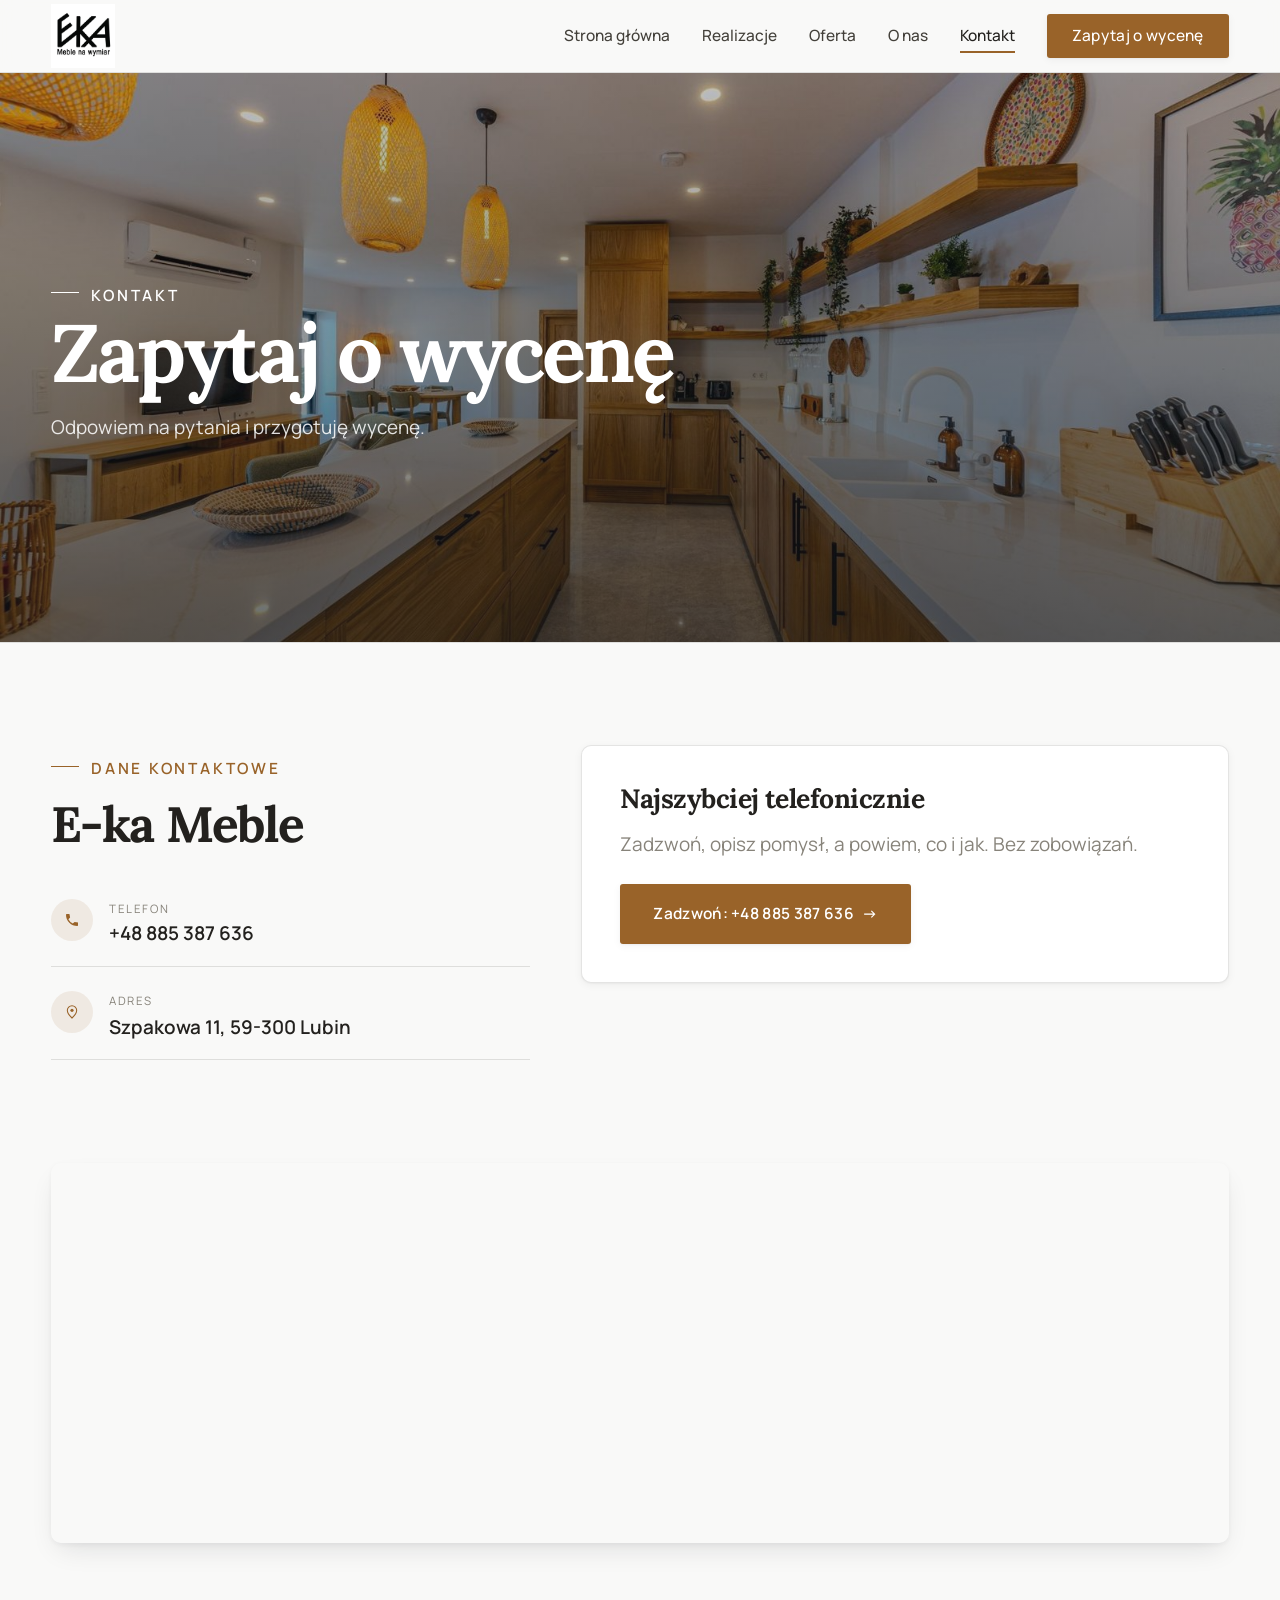
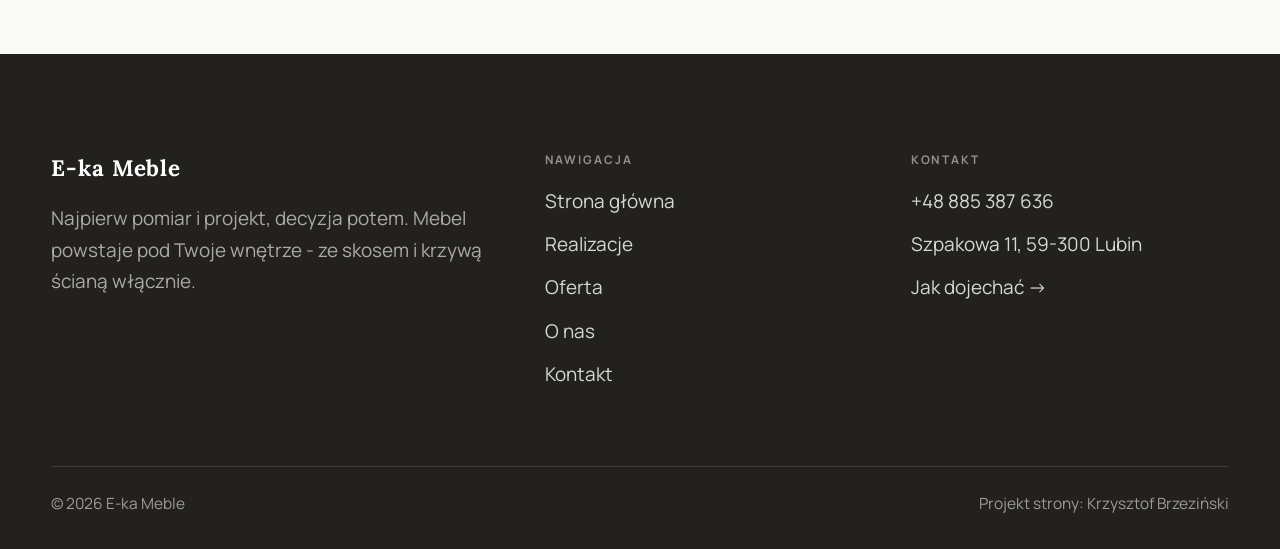
==== kontakt.html @ 78be62fe "Demo strony: E-ka Meble (Lubin) - meble kuchenne i na wymiar" ====
<!DOCTYPE html>
<html lang="pl">
<head>
<meta charset="UTF-8">
<meta name="viewport" content="width=device-width, initial-scale=1.0">
<title>Kontakt - E-ka Meble</title>
<meta name="description" content="Kontakt E-ka Meble - Szpakowa 11, 59-300 Lubin">
<link rel="preconnect" href="https://fonts.googleapis.com">
<link rel="preconnect" href="https://fonts.gstatic.com" crossorigin>
<link href="https://fonts.googleapis.com/css2?family=Lora:wght@500;600;700&family=Manrope:wght@400;500;600&display=swap" rel="stylesheet">
<link rel="stylesheet" href="assets/styles.css">
</head>
<body>

<header class="nav">
  <div class="wrap nav-inner">
    <a class="brand brand-has-logo" href="index.html"><img class="brand-logo" src="img/logo.jpg" alt="E-ka Meble"></a>
    <nav class="nav-links">
      <a href="index.html">Strona główna</a>
      <a href="realizacje.html">Realizacje</a>
      <a href="oferta.html">Oferta</a>
      <a href="o-nas.html">O nas</a>
      <a href="kontakt.html" class="active">Kontakt</a>
      <a href="kontakt.html" class="btn btn-accent">Zapytaj o wycenę</a>
    </nav>
    <button class="nav-toggle" aria-label="Menu"><span></span><span></span><span></span></button>
  </div>
</header>

<section class="pagehead">
  <img src="img/g8.jpg" alt="Kuchnia na wymiar - realizacja E-ka Meble">
  <div class="wrap">
    <span class="eyebrow">Kontakt</span>
    <h1>Zapytaj o wycenę</h1>
    <p>Odpowiem na pytania i przygotuję wycenę.</p>
  </div>
</section>
<section>
  <div class="wrap contact-grid">
    <div class="reveal">
      <span class="eyebrow">Dane kontaktowe</span>
      <h2 style="margin:var(--space-4) 0 var(--space-6)">E-ka Meble</h2>
      <div class="info-list">
        <div class="info-row"><div class="ic"><svg class="ico-tel" width="16" height="16" viewBox="0 0 24 24" fill="none" aria-hidden="true"><path d="M6.6 10.8a15.5 15.5 0 0 0 6.6 6.6l2.2-2.2a1 1 0 0 1 1-.24 11.4 11.4 0 0 0 3.6.58 1 1 0 0 1 1 1V20a1 1 0 0 1-1 1A17 17 0 0 1 3 4a1 1 0 0 1 1-1h3.5a1 1 0 0 1 1 1c0 1.25.2 2.46.58 3.6a1 1 0 0 1-.25 1l-2.23 2.2Z" fill="currentColor"/></svg></div><div><div class="lbl">Telefon</div><a class="val" href="tel:+48885387636">+48 885 387 636</a></div></div>
        <div class="info-row"><div class="ic"><svg class="ico-pin" width="16" height="16" viewBox="0 0 24 24" fill="none" aria-hidden="true"><path d="M12 21s7-6.1 7-11.5A7 7 0 0 0 5 9.5C5 14.9 12 21 12 21Z" stroke="currentColor" stroke-width="1.6" fill="none"/><circle cx="12" cy="9.5" r="2.4" fill="currentColor"/></svg></div><div><div class="lbl">Adres</div><div class="val">Szpakowa 11, 59-300 Lubin</div></div></div>
      </div>
    </div>
    <div class="reveal">
      <div class="form">
        <h3 style="margin-bottom:var(--space-4)">Najszybciej telefonicznie</h3>
        <p class="muted" style="margin-bottom:var(--space-5)">Zadzwoń, opisz pomysł, a powiem, co i jak. Bez zobowiązań.</p>
        <a href="tel:+48885387636" class="btn btn-accent" style="justify-content:center">Zadzwoń: +48 885 387 636 <span class="arr">→</span></a>
      </div>
    </div>
  </div>
</section>
<section style="padding-top:0">
  <div class="wrap reveal">
    <iframe class="map" title="E-ka Meble - Lubin" src="https://maps.google.com/maps?q=51.3836943%2C16.2134565&z=15&output=embed" loading="lazy" referrerpolicy="no-referrer-when-downgrade"></iframe>
  </div>
</section>

<footer>
  <div class="wrap">
    <div class="foot-grid">
      <div class="foot-brand">
        <div class="name">E-ka Meble</div>
        <p>Najpierw pomiar i projekt, decyzja potem. Mebel powstaje pod Twoje wnętrze - ze skosem i krzywą ścianą włącznie.</p>
      </div>
      <div class="foot-col">
        <h4>Nawigacja</h4>
        <a href="index.html">Strona główna</a>
        <a href="realizacje.html">Realizacje</a>
        <a href="oferta.html">Oferta</a>
        <a href="o-nas.html">O nas</a>
        <a href="kontakt.html">Kontakt</a>
      </div>
      <div class="foot-col">
        <h4>Kontakt</h4>
        <a href="tel:+48885387636">+48 885 387 636</a>
        <p>Szpakowa 11, 59-300 Lubin</p>
        <a href="https://www.google.com/maps?cid=15716034820335701212" target="_blank" rel="noopener">Jak dojechać →</a>
      </div>
    </div>
    <div class="foot-bot">
      <span>© 2026 E-ka Meble</span>
      <span>Projekt strony: Krzysztof Brzeziński</span>
    </div>
  </div>
</footer>


<script src="assets/main.js"></script>
</body>
</html>
---- assets/styles.css ----
/* ============================================================
   STOLBASZ — premium, architektoniczny B2B fit-out
   Jasna paleta, zero brązu. System wg premium-web-craft.
   Projekt strony: Krzysztof Brzeziński
   ============================================================ */

:root{
  /* PALETA — jasna, architektoniczna, chłodna */
  --paper:#F3F1EC;          /* główne tło */
  --paper-2:#E6E3DB;        /* sekcje alternatywne (chłodny jasny szary) */
  --paper-3:#E6E3DB;        /* delikatne wypełnienia */
  --ink:#23211E;            /* tekst główny — chłodny grafit */
  --ink-soft:#43403A;       /* nagłówki drugorzędne */
  --muted:#87837A;          /* tekst poboczny */
  --line:rgba(35,33,30,.12);/* hairline */
  --accent:#8A6B3C;         /* stonowany petrol-slate — jedyny akcent */
  --accent-d:#6E5430;
  --accent-soft:rgba(138,107,60,.10);
  --dark:#23211E;           /* sekcje ciemne (stopka/CTA) */

  /* ODSTĘPY — skala 4/8 */
  --space-1:4px; --space-2:8px; --space-3:12px; --space-4:16px; --space-5:24px;
  --space-6:32px; --space-7:48px; --space-8:64px; --space-9:96px; --space-10:128px;

  /* TYPOGRAFIA — fluid clamp() (skala podbita 16.07.2026: większe, czytelniejsze litery — uwaga Adama) */
  --text-sm:clamp(.9rem,.87rem + .12vw,1rem);
  --text-base:clamp(1.08rem,1.04rem + .18vw,1.2rem);
  --text-lg:clamp(1.24rem,1.15rem + .34vw,1.44rem);
  --text-h3:clamp(1.34rem,1.22rem + .55vw,1.66rem);
  --text-h2:clamp(2.1rem,1.66rem + 2.1vw,3.1rem);
  --text-h1:clamp(2.9rem,2.1rem + 4vw,5.1rem);

  /* PROMIENIE — architektoniczne, raczej ostre */
  --r-sm:3px; --r-md:6px; --r-lg:10px;

  /* RUCH */
  --ease:cubic-bezier(.25,.46,.45,.94); --dur:.24s;

  /* CIENIE — miękkie, warstwowe */
  --sh-sm:0 1px 2px rgba(16,24,32,.04), 0 2px 8px rgba(16,24,32,.05);
  --sh-md:0 2px 6px rgba(16,24,32,.05), 0 12px 28px -8px rgba(16,24,32,.12);
  --sh-lg:0 6px 14px rgba(16,24,32,.07), 0 26px 56px -18px rgba(16,24,32,.22);

  --hairline:1px solid var(--line);

  --font-display:'Lora',serif;
  --font-body:'Manrope',sans-serif;
}

*{box-sizing:border-box;margin:0;padding:0}
html{scroll-behavior:smooth}
body{
  font-family:var(--font-body);
  font-size:var(--text-base);
  line-height:1.65;
  color:var(--ink);
  background:var(--paper);
  -webkit-font-smoothing:antialiased;
  text-rendering:optimizeLegibility;
}
img{max-width:100%;display:block}
a{color:inherit;text-decoration:none}

.wrap{width:min(92%,1180px);margin-inline:auto}
section{padding-block:clamp(52px,6.5vw,96px)}

h1,h2,h3{font-family:var(--font-display);font-weight:700;line-height:1.08;letter-spacing:-.02em;color:var(--ink)}
h1{font-size:var(--text-h1);letter-spacing:-.035em}
h2{font-size:var(--text-h2);letter-spacing:-.025em}
h3{font-size:var(--text-h3)}
p{max-width:65ch}

.eyebrow{
  font-family:var(--font-body);
  font-size:var(--text-sm);
  font-weight:600;
  letter-spacing:.18em;
  text-transform:uppercase;
  color:var(--accent);
  display:inline-flex;align-items:center;gap:var(--space-3);
}
/* flex:none + margin-top = kreska trzyma się PIERWSZEJ linii. Wcześniej align-items:center
   centrowało ją względem całego bloku i przy zawinięciu (długi kicker typu
   „…WNĘTRZ · LESZNO · OD 2019") druga linia lądowała z brzydkim wcięciem. */
.eyebrow{align-items:flex-start}
.eyebrow>*,.eyebrow{text-wrap:balance}   /* dlugi kicker lamal sie na sierote typu samo „2019" w drugiej linii */
.eyebrow::before{content:"";width:28px;height:1px;background:var(--accent);display:inline-block;flex:none;margin-top:.62em}

.muted{color:var(--muted)}
.lead{font-size:var(--text-lg);line-height:1.55;color:var(--ink-soft);max-width:50ch}

/* ---------- BUTTONS ---------- */
.btn{
  display:inline-flex;align-items:center;gap:var(--space-2);
  font-weight:600;font-size:var(--text-sm);letter-spacing:.02em;
  padding:var(--space-4) var(--space-6);
  border-radius:var(--r-sm);
  transition:transform var(--dur) var(--ease),box-shadow var(--dur) var(--ease),background var(--dur) var(--ease);
  cursor:pointer;border:1px solid transparent;
}
.btn-accent{background:var(--accent);color:#fff;box-shadow:var(--sh-sm)}
.btn-accent:hover{background:var(--accent-d);transform:translateY(-2px);box-shadow:var(--sh-md)}
.btn-accent:active{transform:translateY(0);box-shadow:var(--sh-sm)}
.btn-ghost{background:transparent;color:var(--ink);border-color:var(--line)}
.btn-ghost:hover{border-color:var(--accent);color:var(--accent);transform:translateY(-2px)}
.btn-light{background:#fff;color:var(--ink);box-shadow:var(--sh-sm)}
.btn-light:hover{transform:translateY(-2px);box-shadow:var(--sh-md)}
.btn .arr{transition:transform var(--dur) var(--ease)}
.btn:hover .arr{transform:translateX(4px)}

/* ---------- NAV ---------- */
.nav{
  position:sticky;top:0;z-index:50;
  background:color-mix(in srgb,var(--paper) 88%,transparent);
  backdrop-filter:saturate(140%) blur(10px);
  border-bottom:var(--hairline);
}
.nav-inner{display:flex;align-items:center;justify-content:space-between;height:72px}
.brand{display:flex;flex-direction:column;line-height:1}
.brand .name{font-family:var(--font-display);font-weight:800;font-size:1.35rem;letter-spacing:.04em}
.brand .sub{font-size:.62rem;letter-spacing:.34em;text-transform:uppercase;color:var(--muted);margin-top:5px}
.nav-links{display:flex;align-items:center;gap:var(--space-6)}
.nav-links a{font-size:var(--text-sm);font-weight:500;color:var(--ink-soft);position:relative;padding-block:4px;transition:color var(--dur) var(--ease)}
.nav-links a::after{content:"";position:absolute;left:0;bottom:0;width:0;height:1.5px;background:var(--accent);transition:width var(--dur) var(--ease)}
.nav-links a:hover,.nav-links a.active{color:var(--ink)}
.nav-links a:hover::after,.nav-links a.active::after{width:100%}
.nav-links .btn{padding:var(--space-2) var(--space-5)}
/* przyciski w nav: właściwy kolor (przebij .nav-links a) + bez podkreślenia */
.nav-links a.btn-accent{color:#fff}
.nav-links a.btn-ghost,.nav-links a.btn-light{color:var(--ink)}
.nav-links a.btn::after{display:none}
.nav-toggle{display:none;background:none;border:none;cursor:pointer;flex-direction:column;gap:5px;padding:8px}
.nav-toggle span{width:24px;height:2px;background:var(--ink);transition:var(--dur)}

/* ---------- HERO (split) ---------- */
.hero{position:relative;overflow:hidden;border-bottom:var(--hairline)}
.hero-grid{display:grid;grid-template-columns:1.05fr .95fr;gap:clamp(24px,4vw,60px);align-items:center;
  padding-block:clamp(36px,4.5vw,64px)}
.hero-copy .eyebrow{margin-bottom:var(--space-5)}
.hero-copy h1{margin-bottom:var(--space-5)}
.hero-copy .lead{margin-bottom:var(--space-7)}
.hero-actions{display:flex;flex-wrap:wrap;gap:var(--space-4)}
.hero-art{position:relative;aspect-ratio:4/3;border-radius:var(--r-lg);overflow:hidden;box-shadow:var(--sh-lg)}
.hero-art img{width:100%;height:100%;object-fit:cover}
.hero-art::after{content:"";position:absolute;inset:0;background:linear-gradient(180deg,transparent 55%,rgba(18,24,28,.28))}
.hero-badge{position:absolute;left:var(--space-5);bottom:var(--space-5);z-index:2;
  background:rgba(252,252,251,.94);backdrop-filter:blur(4px);
  border-radius:var(--r-md);padding:var(--space-4) var(--space-5);box-shadow:var(--sh-md);max-width:78%}
.hero-badge strong{display:block;font-family:var(--font-display);font-size:1rem;letter-spacing:-.01em}
.hero-badge span{font-size:var(--text-sm);color:var(--muted)}

/* ---------- HERO duży / kinowy (strona główna) ---------- */
.hero-cine{position:relative;min-height:clamp(560px,82vh,840px);min-height:clamp(560px,82svh,840px);display:flex;align-items:center;overflow:hidden;border-bottom:var(--hairline)}
.hero-cine>img{position:absolute;inset:0;width:100%;height:100%;object-fit:cover;z-index:0}
.hero-cine::after{content:"";position:absolute;inset:0;z-index:1;
  background:linear-gradient(95deg,rgba(13,18,23,.86) 0%,rgba(13,18,23,.64) 32%,rgba(13,18,23,.24) 62%,rgba(13,18,23,.04) 100%)}
.hero-cine .wrap{position:relative;z-index:2;padding-block:var(--space-8)}
.hero-cine .hero-copy{max-width:660px}
.hero-cine .eyebrow{color:#fff;margin-bottom:var(--space-5)}
.hero-cine .eyebrow::before{background:#fff}
.hero-cine h1{color:#fff;margin-bottom:var(--space-5);font-size:clamp(2.9rem,2rem + 4.4vw,5.2rem);text-wrap:balance}
.hero-cine .lead{color:rgba(255,255,255,.92);max-width:48ch;margin-bottom:var(--space-7)}
.hero-cine .hero-actions{display:flex;flex-wrap:wrap;gap:var(--space-4)}
/* NISKIE OKNO (laptop z dokiem i paskami przeglądarki ma ~700-780 px wysokości widoku):
   H1 do 5.2rem + długi lead nie mieściły się i przyciski wypadały POD krawędź ekranu -
   klient widział stronę bez ani jednego CTA. Skalujemy w dół, zamiast przycinać treść. */
@media(min-width:821px) and (max-height:820px){
  .hero-cine{min-height:clamp(520px,94svh,780px)}
  .hero-cine .wrap{padding-block:var(--space-6)}
  .hero-cine h1{font-size:clamp(2.2rem,1.5rem + 2.6vw,3.6rem);margin-bottom:var(--space-4)}
  .hero-cine .eyebrow{margin-bottom:var(--space-4)}
  .hero-cine .lead{margin-bottom:var(--space-5);max-width:44ch}
}
@media(max-width:680px){
  .hero-cine{min-height:clamp(520px,76vh,640px);min-height:clamp(520px,76svh,640px);align-items:flex-end}
  .hero-cine::after{background:linear-gradient(0deg,rgba(13,18,23,.9) 6%,rgba(13,18,23,.45) 55%,rgba(13,18,23,.25) 100%)}
  .hero-cine .wrap{padding-bottom:var(--space-9)}
  /* TELEFON (~90% oglądających): lead potrafił zająć 8 linii i zepchnąć CTA poza pierwszy ekran.
     Zwężamy interlinię i skalę - treści nie ucinamy, bo to ona sprzedaje. */
  .hero-cine .lead{font-size:.98rem;line-height:1.5;margin-bottom:var(--space-5)}
  .hero-cine .eyebrow{font-size:.72rem;letter-spacing:.13em;margin-bottom:var(--space-4)}
  .hero-cine .eyebrow::before{width:20px}
  .hero-cine h1{margin-bottom:var(--space-4)}
}

/* full-bleed hero variant (podstrony) */
.pagehead{position:relative;min-height:46vh;min-height:46svh;display:flex;align-items:flex-end;overflow:hidden;border-bottom:var(--hairline)}
.pagehead img{position:absolute;inset:0;width:100%;height:100%;object-fit:cover}
.pagehead::after{content:"";position:absolute;inset:0;background:linear-gradient(180deg,rgba(18,24,28,.25),rgba(18,24,28,.62))}
.pagehead .wrap{position:relative;z-index:2;padding-block:var(--space-9);color:#fff}
.pagehead h1{color:#fff;max-width:18ch}
.pagehead .eyebrow{color:#fff}
.pagehead .eyebrow::before{background:#fff}
.pagehead p{color:rgba(255,255,255,.86);margin-top:var(--space-4);max-width:54ch}

/* ---------- STRIP (pasek skrótów / liczby) ---------- */
.strip{background:var(--dark);color:#fff}
.strip .wrap{display:grid;grid-template-columns:repeat(4,1fr);gap:var(--space-6);padding-block:var(--space-8)}
.strip .item .k{font-family:var(--font-display);font-size:clamp(1.6rem,1.2rem + 1.4vw,2.4rem);font-weight:800;letter-spacing:-.02em;color:#fff}
.strip .item .v{font-size:var(--text-sm);color:rgba(255,255,255,.66);margin-top:var(--space-2);line-height:1.45}
.strip .item{border-left:2px solid var(--accent);padding-left:var(--space-5)}

/* ---------- SECTION HEAD ---------- */
.head{max-width:48rem;margin-bottom:var(--space-8)}
.head.center{margin-inline:auto;text-align:center}
.head .eyebrow{margin-bottom:var(--space-4)}
.head h2{margin-bottom:var(--space-4)}
.head p{color:var(--muted);font-size:var(--text-lg);line-height:1.55}
.head.center p{margin-inline:auto}

/* ---------- INTRO SPLIT ---------- */
.split{display:grid;grid-template-columns:.92fr 1.08fr;gap:clamp(28px,5vw,80px);align-items:center}
.split.rev{grid-template-columns:1.08fr .92fr}
.split.rev .split-art{order:-1}
.split-art{position:relative;aspect-ratio:5/4;border-radius:var(--r-lg);overflow:hidden;box-shadow:var(--sh-lg)}
.split-art img{width:100%;height:100%;object-fit:cover}
.split-copy h2{margin-bottom:var(--space-5)}
.split-copy p+p{margin-top:var(--space-4)}
.split-copy .btn{margin-top:var(--space-6)}

/* ---------- SERVICES (zakres) ---------- */
.svc-grid{display:grid;grid-template-columns:repeat(auto-fit,minmax(280px,1fr));gap:var(--space-5)}
.svc{background:#fff;border:var(--hairline);border-radius:var(--r-md);padding:var(--space-7) var(--space-6);
  transition:transform var(--dur) var(--ease),box-shadow var(--dur) var(--ease),border-color var(--dur) var(--ease);
  position:relative;overflow:hidden}
.svc::before{content:"";position:absolute;left:0;top:0;width:3px;height:0;background:var(--accent);transition:height var(--dur) var(--ease)}
.svc:hover{transform:translateY(-4px);box-shadow:var(--sh-md);border-color:transparent}
.svc:hover::before{height:100%}
.svc .ic{font-family:var(--font-display);font-size:.8rem;font-weight:700;letter-spacing:.12em;color:var(--accent);margin-bottom:var(--space-4)}
.svc h3{margin-bottom:var(--space-3);font-size:1.22rem}
.svc p{color:var(--muted);font-size:var(--text-base);line-height:1.6}

/* big detailed service rows */
.svc-row{display:grid;grid-template-columns:.8fr 1.2fr;gap:clamp(20px,4vw,60px);align-items:center;padding-block:var(--space-8)}
.svc-row+.svc-row{border-top:var(--hairline)}
.svc-row.rev{grid-template-columns:1.2fr .8fr}
/* Naprzemienny układ wierszy oferty: co drugi wiersz ma zdjęcie po PRAWEJ.
   Było `order:-1` — martwy kod, bo zdjęcie i tak jest pierwszym dzieckiem w HTML,
   więc wszystkie wiersze wyglądały identycznie (zdjęcie zawsze z lewej), a `rev`
   zmieniało tylko szerokość kolumn. Znalezione 29.07.2026 przy różnicowaniu kierunków
   animacji (pomiar pozycji: art.mid 390/502 przy row.mid 756 — zawsze lewa strona). */
.svc-row.rev .svc-row-art{order:2}
.svc-row-art{aspect-ratio:4/3;border-radius:var(--r-md);overflow:hidden;box-shadow:var(--sh-md)}
.svc-row-art img{width:100%;height:100%;object-fit:cover}
.svc-row h3{font-size:1.5rem;margin-bottom:var(--space-4)}
.svc-row .num{font-family:var(--font-display);font-size:.85rem;font-weight:700;letter-spacing:.14em;color:var(--accent);display:block;margin-bottom:var(--space-3)}
.svc-row ul{list-style:none;margin-top:var(--space-4);display:flex;flex-direction:column;gap:var(--space-2)}
.svc-row li{position:relative;padding-left:var(--space-5);color:var(--muted);font-size:var(--text-base)}
.svc-row li::before{content:"";position:absolute;left:0;top:.62em;width:8px;height:1px;background:var(--accent)}

/* ---------- GALLERY (realizacje) ---------- */
.gallery{display:grid;grid-template-columns:repeat(12,1fr);gap:var(--space-4);grid-auto-rows:200px}
/* GALERIA MASONRY — pionowe zdjęcia (portrety beauty/wellness) bez przycinania: kolumny, height auto */
.gallery-masonry{column-count:3;column-gap:var(--space-4)}
@media(max-width:900px){.gallery-masonry{column-count:2}}
@media(max-width:560px){.gallery-masonry{column-count:1}}
.gallery-masonry .m-tile{break-inside:avoid;margin:0 0 var(--space-4);padding:0;position:relative;overflow:hidden;border-radius:var(--r-md);border:1px solid var(--line)}
.gallery-masonry .m-tile img{width:100%;height:auto;display:block}
.gallery-masonry .m-tile .cap{position:absolute;left:0;right:0;bottom:0;padding:var(--space-4);color:#fff;background:linear-gradient(0deg,rgba(0,0,0,.55),transparent);font-size:var(--text-sm)}
.gallery-masonry .m-tile .cap small{display:block;font-weight:400;opacity:.78;letter-spacing:.04em;text-transform:uppercase;font-size:.66rem;margin-top:3px}
.tile{position:relative;overflow:hidden;border-radius:var(--r-md);box-shadow:var(--sh-sm);
  transition:transform var(--dur) var(--ease),box-shadow var(--dur) var(--ease)}
.tile img{width:100%;height:100%;object-fit:cover;transition:transform .6s var(--ease)}
.tile:hover{box-shadow:var(--sh-md)}
.tile:hover img{transform:scale(1.05)}
.tile .cap{position:absolute;left:0;right:0;bottom:0;padding:var(--space-5) var(--space-4) var(--space-4);
  background:linear-gradient(transparent,rgba(18,24,28,.78));color:#fff;
  font-size:var(--text-sm);font-weight:600;letter-spacing:.01em;
  opacity:0;transform:translateY(8px);transition:var(--dur) var(--ease)}
.tile:hover .cap{opacity:1;transform:translateY(0)}
.tile .cap small{display:block;font-weight:400;opacity:.78;letter-spacing:.04em;text-transform:uppercase;font-size:.66rem;margin-top:3px}
/* bento spans */
.t-wide{grid-column:span 6}
.t-tall{grid-column:span 6;grid-row:span 2}
.t-std{grid-column:span 6}
.t-third{grid-column:span 4}
.t-two3{grid-column:span 8}

/* ---------- TRUST / WIARYGODNOŚĆ ---------- */
.trust{background:var(--paper-2)}
.trust-grid{display:grid;grid-template-columns:repeat(auto-fit,minmax(240px,1fr));gap:var(--space-5);margin-top:var(--space-7)}
.trust-card{background:#fff;border-radius:var(--r-md);padding:var(--space-7) var(--space-6);box-shadow:var(--sh-sm);border-top:3px solid var(--accent)}
.trust-card .big{font-family:var(--font-display);font-size:clamp(1.8rem,1.3rem + 1.6vw,2.6rem);font-weight:800;letter-spacing:-.02em;color:var(--ink);line-height:1}
.trust-card h3{font-size:1.12rem;margin:var(--space-3) 0 var(--space-2)}
.trust-card p{color:var(--muted);font-size:var(--text-base);line-height:1.55}

/* ---------- CTA band ---------- */
.cta{background:var(--dark);color:#fff;position:relative;overflow:hidden}
.cta .wrap{display:grid;grid-template-columns:1.4fr .6fr;gap:var(--space-7);align-items:center;position:relative;z-index:2}
.cta h2{color:#fff;max-width:20ch}
.cta p{color:rgba(255,255,255,.74);margin-top:var(--space-4)}
.cta-actions{display:flex;flex-direction:column;gap:var(--space-3);align-items:flex-start}
.cta::before{content:"";position:absolute;right:-80px;top:-80px;width:360px;height:360px;border-radius:50%;
  background:radial-gradient(circle,var(--accent-soft),transparent 70%)}

/* ---------- CONTACT ---------- */
.contact-grid{display:grid;grid-template-columns:.85fr 1.15fr;gap:clamp(28px,4vw,56px);align-items:start}
.info-list{display:flex;flex-direction:column;gap:var(--space-2)}
.info-row{display:flex;gap:var(--space-4);align-items:flex-start;padding-block:var(--space-4);border-bottom:var(--hairline)}
.info-row .ic{flex:none;width:42px;height:42px;display:grid;place-items:center;border-radius:50%;
  background:var(--accent-soft);color:var(--accent);font-size:1.05rem}
.info-row .lbl{font-size:.72rem;letter-spacing:.14em;text-transform:uppercase;color:var(--muted)}
.info-row .val{font-weight:600;font-size:var(--text-base);margin-top:2px}
.info-row a.val:hover{color:var(--accent)}
.map{border:none;border-radius:var(--r-lg);box-shadow:var(--sh-md);width:100%;height:100%;min-height:380px;filter:grayscale(.2) contrast(1.02)}
.form{background:#fff;border:var(--hairline);border-radius:var(--r-lg);padding:clamp(24px,3vw,40px);box-shadow:var(--sh-sm)}
.form .fld{margin-bottom:var(--space-5)}
.form label{display:block;font-size:var(--text-sm);font-weight:600;margin-bottom:var(--space-2)}
.form input,.form textarea{width:100%;font-family:inherit;font-size:var(--text-base);color:var(--ink);
  padding:var(--space-4);border:var(--hairline);border-radius:var(--r-sm);background:var(--paper);transition:border-color var(--dur)}
.form input:focus,.form textarea:focus{outline:none;border-color:var(--accent);background:#fff}
.form textarea{resize:vertical;min-height:120px}
.form .note{font-size:var(--text-sm);color:var(--muted);margin-top:var(--space-3)}

/* ---------- FOOTER ---------- */
footer{background:var(--dark);color:#fff;padding-block:var(--space-9) var(--space-6)}
.foot-grid{display:grid;grid-template-columns:1.4fr 1fr 1fr;gap:var(--space-7);margin-bottom:var(--space-8)}
.foot-brand .name{font-family:var(--font-display);font-weight:800;font-size:1.4rem;letter-spacing:.04em}
.foot-brand p{color:rgba(255,255,255,.62);margin-top:var(--space-4);font-size:var(--text-base);max-width:38ch}
.foot-col h4{font-size:.74rem;letter-spacing:.16em;text-transform:uppercase;color:rgba(255,255,255,.5);margin-bottom:var(--space-4)}
.foot-col a,.foot-col p{display:block;color:rgba(255,255,255,.82);font-size:var(--text-base);margin-bottom:var(--space-3)}
.foot-col a:hover{color:#fff}
.foot-bot{border-top:1px solid rgba(255,255,255,.12);padding-top:var(--space-5);display:flex;justify-content:space-between;flex-wrap:wrap;gap:var(--space-3);
  font-size:var(--text-sm);color:rgba(255,255,255,.55)}
.foot-bot a:hover{color:#fff}

/* ---------- REVEAL ---------- */
.reveal{opacity:0;transform:translateY(22px);transition:opacity .6s var(--ease),transform .6s var(--ease)}
.reveal.in{opacity:1;transform:none}

/* ---------- RESPONSIVE ---------- */
@media(max-width:920px){
  .hero-grid,.split,.split.rev,.svc-row,.svc-row.rev,.cta .wrap,.contact-grid,.foot-grid{grid-template-columns:1fr}
  .split.rev .split-art,.svc-row.rev .svc-row-art{order:0}
  .hero-art{aspect-ratio:16/10;max-height:420px}
  .strip .wrap{grid-template-columns:repeat(2,1fr);gap:var(--space-7)}
  .gallery{grid-auto-rows:180px}
  .t-wide,.t-tall,.t-std,.t-third,.t-two3{grid-column:span 6}
  .t-tall{grid-row:span 1}
  .cta-actions{flex-direction:row;flex-wrap:wrap}
  .foot-grid{gap:var(--space-6)}
}
@media(max-width:680px){
  .nav-links{position:fixed;inset:72px 0 auto 0;background:var(--paper);flex-direction:column;align-items:stretch;
    gap:0;padding:var(--space-4) 6%;border-bottom:var(--hairline);box-shadow:var(--sh-md);
    transform:translateY(-120%);transition:transform var(--dur) var(--ease)}
  .nav-links.open{transform:translateY(0)}
  .nav-links a{padding-block:var(--space-4);border-bottom:var(--hairline)}
  .nav-links .btn{margin-top:var(--space-3);justify-content:center}
  .nav-toggle{display:flex}
  .strip .wrap{grid-template-columns:1fr}
  .gallery{grid-template-columns:repeat(6,1fr)}
  .foot-grid{grid-template-columns:1fr}
}
@media(prefers-reduced-motion:reduce){
  *{animation-duration:.01ms!important;transition:none!important}
  .reveal{opacity:1!important;transform:none!important}
  html{scroll-behavior:auto}
}

/* ============================================================
   PREMIUM LAYER — destylat deep-researchu branż (anty-AI, spokój).
   Zmienne STOLBASZ (--accent/--ink/--paper/--line/--dark). Ruch ledwo
   zauważalny, krzywa cubic-bezier(.16,.84,.44,1); prefers-reduced-motion
   pokryte blanketem wyżej. Karty hairline zamiast cieni = #1 sygnał „nie-AI".
   ============================================================ */

/* więcej oddechu między sekcjami (liderzy: 110-130px) */
section{padding-block:clamp(64px,8vw,128px)}

/* 1) Aksamitny reveal — dłuższa, miękka krzywa zamiast „skoku" */
.reveal{transition:opacity .9s cubic-bezier(.16,.84,.44,1),transform .9s cubic-bezier(.16,.84,.44,1);will-change:opacity,transform}
/* stagger TYLKO w galerii (tam pozycja = porządek dzieci) */
.gallery .reveal:nth-child(2){transition-delay:.07s}
.gallery .reveal:nth-child(3){transition-delay:.14s}
.gallery .reveal:nth-child(4){transition-delay:.21s}
.gallery .reveal:nth-child(5){transition-delay:.28s}
.gallery .reveal:nth-child(6){transition-delay:.35s}

/* 2) Hero STATYCZNY na .hero-cine — Ken Burns CAŁKIEM WYŁĄCZONY 26.06 (3. zgłoszenie Szymona).
   GENEZA: animowanie scale na <img> hero z teksturami (cegły/framugi) re-samplinguje obraz
   klatka po klatce → na części ekranów drobne drganie/shimmer = „heroshot się trzęsie".
   translateY usunięto wcześniej, scale-only + will-change/GPU NIE wystarczyły do GWARANCJI gładkości.
   Krzysztof zażądał pewności („make sure, że błąd się nie pojawi") > efekt. Zero animacji = 0% drgania.
   Delikatny zoom zostaje TYLKO w pełnoekranowych hero gastro/studio (hg-bg/hs-bg — tło, inny
   mechanizm, chwalone, nigdy nie zgłaszane). NIE wracać do KB na .hero-cine bez realnego testu
   na sprzęcie klienta — to ryzyko regresji „trzęsienia”. */
/* BEZPIECZNY "wow" na hero = jednorazowy FADE-IN (opacity), nie zoom.
   opacity nie dotyka bitmapy → gładkie na KAŻDYM zdjęciu/ekranie/GPU, zero ryzyka migotania.
   Geometryczny ruch (scale/translate) na .hero-cine jest ZAKAZANY (bramka pilnuje). */
@keyframes heroFade{from{opacity:0}to{opacity:1}}
.hero-cine>img{transform:none;animation:heroFade 1.1s ease-out both}

/* 3) Akcentowy hairline pod nagłówkiem sekcji, który „rysuje się" przy wejściu */
.head h2{position:relative;padding-bottom:18px}
.head h2::after{content:"";position:absolute;left:0;bottom:0;height:1px;width:0;background:var(--accent);transition:width 1s cubic-bezier(.16,.84,.44,1) .15s}
.head.center h2::after{left:50%;transform:translateX(-50%)}
.head.reveal.in h2::after,.head.center.reveal.in h2::after{width:54px}

/* 4) Karty HAIRLINE zamiast cieni/zaokrągleń (najmocniejszy anty-AI detal) */
.svc{background:transparent;border:1px solid var(--line);border-radius:var(--r-sm);box-shadow:none}
.svc:hover{box-shadow:none;border-color:var(--accent);transform:translateY(-3px)}
.trust-card{background:transparent;box-shadow:none;border:1px solid var(--line);border-top:2px solid var(--accent);border-radius:var(--r-sm)}
.tile{box-shadow:none;border-radius:var(--r-sm)}
.tile:hover{box-shadow:none}

/* 5) Sticky-nav kondensuje się po przewinięciu (sygnał dopracowania) */
.nav{transition:box-shadow .4s ease,background .4s ease}
.nav.is-stuck{box-shadow:0 1px 0 var(--line),0 14px 30px -24px rgba(0,0,0,.45)}
.nav-inner{transition:height .35s var(--ease)}
.nav.is-stuck .nav-inner{height:60px}

/* 6) MANIFESTO — pełnoekranowy cytat-bohater (zastępuje generyczne „Dlaczego my") */
.manifesto{background:var(--paper-2);text-align:center}
.manifesto .wrap{max-width:60rem}
.manifesto p{font-family:var(--font-display);font-style:italic;font-size:clamp(1.6rem,1rem + 2.4vw,2.8rem);line-height:1.32;color:var(--ink-soft);margin-inline:auto;max-width:26ch;position:relative;padding-top:var(--space-8)}
.manifesto p::before{content:"";position:absolute;top:0;left:50%;transform:translateX(-50%);width:54px;height:1px;background:var(--accent)}
.manifesto p span{color:var(--accent);font-style:italic}

/* 7) GATEWAYS — 3 duże bramy-zdjęcia (zamiast paska menu usług) */
.gateways{display:grid;grid-template-columns:repeat(3,1fr);gap:var(--space-4)}
.gateway{position:relative;aspect-ratio:3/4;overflow:hidden;border-radius:var(--r-sm);display:block}
.gateway img{width:100%;height:100%;object-fit:cover;transition:transform .8s var(--ease),filter .5s var(--ease)}
.gateway::after{content:"";position:absolute;inset:0;background:linear-gradient(180deg,transparent 38%,rgba(18,24,28,.74))}
.gateway:hover img{transform:scale(1.05);filter:brightness(1.05)}
.gateway .g-ttl{position:absolute;left:0;right:0;bottom:0;z-index:2;padding:var(--space-6) var(--space-5);color:#fff;font-family:var(--font-display);font-size:1.45rem;letter-spacing:-.01em;line-height:1.15}
.gateway .g-ttl small{display:block;font-family:var(--font-body);font-size:var(--text-sm);font-weight:400;opacity:.82;letter-spacing:.03em;margin-top:5px}
@media(max-width:760px){.gateways{grid-template-columns:1fr}.gateway{aspect-ratio:16/10}}

/* 8) LOGO klienta w nagłówku (gdy podane --logo) */
/* 52px domyślnie (feedback Bartka 06.07.2026: 40px ginęło, uwaga padła 3x; ~56px sprawdzone na żywym demie anna-borowiec-makeup) */
.brand-logo{height:64px;width:auto;max-width:300px;object-fit:contain;display:block}
.nav.is-stuck .brand-logo{height:52px}
@media(max-width:680px){.brand-logo{height:46px;max-width:210px}}


/* === RWD: nagłówki na wąskich ekranach (dodane 17.07.2026 razem z fixem clamp) ===
   Po przywróceniu działania clamp() dolna granica --text-h1 (2.9rem) rozpychała
   dokument przy długich polskich słowach na telefonach. Tu ją zjeżdżamy. */
@media (max-width:560px){
  :root{
    --text-h1:clamp(1.9rem, 1.15rem + 4.4vw, 2.7rem);
    --text-h2:clamp(1.5rem, 1rem + 3vw, 2.1rem);
  }
  .hero-cine h1{font-size:clamp(1.9rem, 1.15rem + 4.4vw, 2.7rem)}
  h1,h2{overflow-wrap:break-word}
}

/* GODZINY (godziny_grid z briefu) — dzień po lewej, godziny po prawej. Wcześniej BRAK stylu
   powodował sklejenie "Poniedziałek-Piątek8:00-20:00" (dodane 2026-07-21). Neutralne dla dem bez grafiku. */
.godz{display:flex;flex-direction:column;gap:2px;max-width:440px;margin-top:8px}
.godz-row{display:flex;justify-content:space-between;align-items:baseline;gap:24px;padding:10px 0;border-bottom:1px solid var(--line)}
.godz-row:last-child{border-bottom:0}
.godz-row b{font-weight:600;color:var(--ink)}
.godz-row span{color:var(--muted);white-space:nowrap}

/* === MOTION LAYER v2 (silnik) === */
/* ============================================================
   MOTION LAYER v2 — warstwa RUCHU wspólna dla wszystkich rodzin (2026-07-26)
   ------------------------------------------------------------
   PO CO: dema były technicznie poprawne, ale statyczne („za mało efektowne",
   K. 26.07). Ta warstwa dokłada to, co dziś odróżnia stronę premium od
   porządnej: maskowane wejście nagłówków, zdjęcia odsłaniane kurtyną + zoom-out,
   parallax sterowany scrollem (CSS scroll-driven, zero JS w pętli scrolla),
   płynne przejścia MIĘDZY podstronami (View Transitions), stagger siatek.

   ZASADY BEZPIECZEŃSTWA (wynikają z realnych wpadek — NIE łamać):
   1. ⛔ ZERO ruchu geometrycznego na `.hero-cine>img` — skalowanie teksturowanej
      bitmapy = shimmer („heroshot się trzęsie", 3x Szymon). Hero rusza się TYLKO
      tekstem i tylko raz. Bramka predeploy tego pilnuje.
   2. Stan początkowy (ukrycie) ustawia ZAWSZE JavaScript przez klasę `.mt-on`
      na <html>. Bez JS / przy błędzie JS strona wygląda dokładnie jak przed tą
      warstwą — nigdy pusty ekran (wpadka Zmalovane 29.06).
   3. Używamy osobnych właściwości `scale:` / `translate:` zamiast `transform:` —
      dzięki temu wejście NIE kasuje istniejących hoverów (które jadą na transform).
   4. Każdy efekt „drogi" (parallax) tylko desktop + tylko gdy przeglądarka umie
      scroll-driven animations. Mobile dostaje sam fade/mask (bateria, jank).
   5. prefers-reduced-motion wyłącza wszystko (blanket w base.css + własne guardy).
   ============================================================ */

:root{
  --mt-ease:cubic-bezier(.16,.84,.44,1);
  --mt-step:70ms;          /* odstęp między kolejnymi elementami siatki */
}

/* ---------- 1) STAGGER — kolejne elementy siatki wchodzą po sobie ----------
   JS ustawia --i (numer w grupie). Podbita specyficzność (:nth-child(n)) bije
   sztywne delaye galerii z base.css, nie ruszając tamtego pliku. */
.reveal{transition-delay:calc(var(--i,0) * var(--mt-step))}
.gallery .reveal:nth-child(n),
.gateways .reveal:nth-child(n),
.svc-grid .reveal:nth-child(n){transition-delay:calc(var(--i,0) * var(--mt-step))}

/* dłuższy, bardziej „aksamitny" dojazd + delikatny zoom-out całej karty */
.mt-on .reveal{transition-duration:1s,1s}

/* ---------- 2) NAGŁÓWKI — wjazd linia po linii zza maski ----------
   JS dzieli tekst na realne linie (po pomiarze) i owija w .mt-line>i.
   Efekt „szuflady": litery wjeżdżają z dołu, obcięte krawędzią linii. */
/* 27.07.2026: zapas .08em był za mały - JS mierzy linie ZANIM doładuje się webfont, więc po
   podmianie fontu tekst rośnie i maska ucina dolną część linii (na telefonie widać było ucięte
   „pomiaru po montaż." nachodzące na akapit). Większy zapas + maska znika po wjeździe,
   bo wtedy nie jest już do niczego potrzebna. */
.mt-lines .mt-line{display:block;overflow:hidden;padding-bottom:.2em;margin-bottom:-.2em}
.mt-lines.mt-in .mt-line{animation:mt-unmask 0s linear 1.4s forwards}
@keyframes mt-unmask{to{overflow:visible}}
.mt-lines .mt-line > i{
  display:block;font-style:inherit;
  translate:0 108%;
  transition:translate 1.05s var(--mt-ease) var(--mt-d,0s);
}
.mt-lines.mt-in .mt-line > i{translate:0 0}

/* wariant awaryjny (nagłówek ma zagnieżdżony markup → nie dzielimy na linie) */
.mt-fade{opacity:0;translate:0 18px;transition:opacity .9s var(--mt-ease) var(--mt-d,0s),translate .9s var(--mt-ease) var(--mt-d,0s)}
.mt-fade.mt-in{opacity:1;translate:0 0}

/* ---------- 3) ZDJĘCIA — odsłanianie „kurtyną" + zoom-out do naturalnej skali ----
   clip-path jedzie od dołu do góry, jednocześnie obraz schodzi z 1.10 do 1.
   Uwaga: `scale:` (nie transform) → hover .tile:hover img{transform:scale(1.05)}
   nadal działa i nie kłóci się z wejściem. */
.mt-on .mt-ph > img,
.mt-on .mt-ph > picture > img{
  clip-path:inset(0 0 100% 0);
  scale:1.10;
  transition:clip-path 1.15s var(--mt-ease) var(--mt-d,0s),
             scale 1.6s var(--mt-ease) var(--mt-d,0s);
}
.mt-on .mt-ph.in > img,
.mt-on .in .mt-ph > img,
.mt-on .mt-ph.mt-in > img,
.mt-on .mt-ph.in > picture > img,
.mt-on .in .mt-ph > picture > img{clip-path:inset(0 0 0 0);scale:1}

/* ---------- 3b) KIERUNEK KURTYNY — RÓŻNICOWANY (29.07.2026, pomysł K.) ----------
   Było: KAŻDE zdjęcie na stronie odsłaniało się identycznie, z góry w dół. Przy 15 zdjęciach
   ten sam ruch 15 razy czyta się jak szablon.

   Research (Emil Kowalski „The Magic of Clip Path" + praktyka scroll-reveal):
   reveal ma być ODSŁONIĘCIEM treści, nie ozdobą — więc kierunek nie może być losowy.
   Losowanie przy każdym wejściu sprawia, że ta sama sekcja zachowuje się inaczej po powrocie
   i strona robi się nerwowa. Dlatego kierunek wynika Z UKŁADU (deterministycznie):

   • zdjęcie OBOK TEKSTU (split/oferta)  → kurtyna pozioma, jedzie OD STRONY TEKSTU ku zdjęciu:
     oko już tam wędruje, więc ruch kontynuuje czytanie zamiast z nim walczyć;
   • KAFLE W SIATCE  → lustrzanie: lewa kolumna odsłania się od lewej, prawa od prawej,
     środek pionowo. Siatka „otwiera się" na zewnątrz, zamiast 6 razy powtórzyć ten sam gest;
   • pojedyncze zdjęcie w treści → pionowo (zgodnie z kierunkiem przewijania).

   Jedna scena = jeden spójny system, nigdy 4 różne kierunki obok siebie.
   Technicznie: tylko clip-path + scale (kompozytor, bez layoutu), ten sam czas i easing
   co dotąd — zmienia się WYŁĄCZNIE oś. */
.mt-on .mt-ph[data-dir="right"] > img,
.mt-on .mt-ph[data-dir="right"] > picture > img{clip-path:inset(0 100% 0 0)}   /* widać najpierw lewą krawędź */
.mt-on .mt-ph[data-dir="left"] > img,
.mt-on .mt-ph[data-dir="left"] > picture > img{clip-path:inset(0 0 0 100%)}    /* widać najpierw prawą krawędź */
.mt-on .mt-ph[data-dir="up"] > img,
.mt-on .mt-ph[data-dir="up"] > picture > img{clip-path:inset(100% 0 0 0)}      /* wychodzi z dołu do góry */
.mt-on .mt-ph[data-dir] .in > img,
.mt-on .mt-ph[data-dir].in > img,
.mt-on .in .mt-ph[data-dir] > img,
.mt-on .mt-ph[data-dir].mt-in > img,
.mt-on .mt-ph[data-dir].in > picture > img,
.mt-on .in .mt-ph[data-dir] > picture > img{clip-path:inset(0 0 0 0)}
/* dryf skali w OSI kurtyny — obraz „dojeżdża" w tę samą stronę, w którą się odsłania.
   Bez tego pozioma kurtyna przy pionowym zoomie wygląda jak dwa niezgrane ruchy. */
.mt-on .mt-ph[data-dir="right"] > img{transform-origin:left center}
.mt-on .mt-ph[data-dir="left"] > img{transform-origin:right center}
.mt-on .mt-ph[data-dir="up"] > img{transform-origin:center bottom}

/* podpis kafla — delikatnie widoczny od razu, pełny na hover (mniej „martwych" kafli) */
.mt-on .tile .cap{opacity:.001}
.mt-on .tile.in .cap{opacity:.9;translate:0 0;transform:none}
.mt-on .tile.in:hover .cap{opacity:1}

/* ---------- 4) PARALLAX — sterowany scrollem, natywnym CSS (bez JS) ----------
   animation-timeline:view() = przeglądarka sama liczy postęp elementu w oknie.
   Zero listenerów scrolla → zero janku. Desktop only, tylko gdy wspierane. */
@supports (animation-timeline: view()){
  @media (prefers-reduced-motion:no-preference) and (min-width:900px){
    .mt-para{overflow:hidden}
    .mt-para > img{
      height:114%;
      position:relative;top:-7%;
      animation:mtPara linear both;
      animation-timeline:view();
      animation-range:cover 0% cover 100%;
      will-change:translate;
    }
    @keyframes mtPara{from{translate:0 -4.5%}to{translate:0 4.5%}}

    /* sekcje wchodzą z lekkim „oddechem" — zanika przy wyjeździe z ekranu */
    .mt-breathe{
      animation:mtBreathe linear both;
      animation-timeline:view();
      animation-range:entry 0% entry 70%;
    }
    @keyframes mtBreathe{from{opacity:.35}to{opacity:1}}
  }
}

/* ---------- 4b) ŻYWY NAGŁÓWEK — przenikanie kadrów ----------
   Warstwy leżą DOKŁADNIE na zdjęciu hero i różnią się tylko przezroczystością.
   ⛔ Żadnego scale/translate — to skalowanie bitmapy dawało migotanie na teksturach.
   Warstwy wstawia JS; bez niego nic się nie dzieje i nagłówek jest statyczny jak dotąd. */
.mt-hero-layer{
  position:absolute;inset:0;width:100%;height:100%;
  object-fit:cover;object-position:inherit;
  opacity:0;transition:opacity 1.6s ease-in-out;
  pointer-events:none;z-index:1;
}
/* ⚠️ KONIECZNE: warstwa jest zwykłym <img> wewnątrz hero, więc łapie ją reguła
   `.hero-cine > img{animation:heroFade both}` z base.css. Animacja CSS ma pierwszeństwo przed
   zwykłymi deklaracjami — trzymała przezroczystość na klatce startowej i przenikanie nie działało.
   Zdejmujemy JEDYNIE to jednorazowe pojawienie się (heroFade), celowo BEZ !important, żeby
   rodziny z delikatnym zoomem tła (gastro/auto/dom/studio) mogły go warstwie przekazać. */
.hero-cine > img.mt-hero-layer{animation:none}
.mt-hero-layer.mt-show{opacity:1}
/* gdy pokazujemy kadr z rotacji, oryginalne zdjęcie zostaje pod spodem (nigdy nie znika
   całkowicie — gdyby warstwa nie doszła, pod spodem zawsze jest pełne zdjęcie) */
img[data-rotate].mt-under{opacity:1}
/* treść nagłówka musi zostać NAD warstwami */
.hero-cine > .wrap,.hero-cine .hero-copy,
.hg-copy,.ha-copy,.hd-copy,.hs-copy,.hf-copy,.hk-copy,.hero-spa .wrap{position:relative;z-index:3}
@media(prefers-reduced-motion:reduce){
  .mt-hero-layer{display:none}
}

/* ---------- 5) PRZEJŚCIA MIĘDZY PODSTRONAMI (View Transitions) ----------
   Klik w menu przestaje być białym mignięciem — strony przenikają, a pasek
   nawigacji zostaje w miejscu (nazwany element). Przeglądarki bez wsparcia
   nawigują normalnie — zero ryzyka. */
@view-transition{navigation:auto}
@media (prefers-reduced-motion:no-preference){
  ::view-transition-old(root){animation:mtVtOut .26s ease both}
  ::view-transition-new(root){animation:mtVtIn .42s var(--mt-ease) both}
  @keyframes mtVtOut{from{opacity:1}to{opacity:0}}
  @keyframes mtVtIn{from{opacity:0}to{opacity:1}}
}
.nav{view-transition-name:mt-nav}
footer{view-transition-name:mt-foot}

/* ---------- 6) PASEK POSTĘPU CZYTANIA — 2px w kolorze marki ----------
   Też scroll-driven (bez JS). Wstawiany przez JS tylko gdy przeglądarka umie. */
.mt-progress{
  position:fixed;top:0;left:0;z-index:60;
  height:2px;width:100%;
  background:var(--accent);
  transform-origin:0 50%;
  scale:0 1;
  pointer-events:none;
}
@supports (animation-timeline: scroll()){
  .mt-progress{animation:mtProg linear both;animation-timeline:scroll(root block)}
  @keyframes mtProg{from{scale:0 1}to{scale:1 1}}
}

/* ---------- 7) PRZYCISKI — przelot światła + magnes (JS) ----------
   Nakładka jest przezroczysta i przelotowa → NIE zmienia kontrastu tekstu
   (kontrasty WCAG policzone dla wszystkich rodzin zostają w mocy). */
.btn{position:relative;overflow:hidden;isolation:isolate}
.btn::after{
  content:"";position:absolute;inset:0;z-index:-1;pointer-events:none;
  background:linear-gradient(100deg,transparent 32%,rgba(255,255,255,.20) 50%,transparent 68%);
  translate:-120% 0;
}
@media (prefers-reduced-motion:no-preference){
  .btn:hover::after{translate:120% 0;transition:translate .75s var(--mt-ease)}
}
.btn{transition:transform var(--dur) var(--ease),box-shadow var(--dur) var(--ease),
               background var(--dur) var(--ease),translate .25s ease-out}

/* ---------- 8) LINKI NAWIGACJI / LISTY — mikro-detale ---------- */
.mt-on .svc,.mt-on .trust-card{transition:transform .5s var(--mt-ease),border-color .35s ease,box-shadow .35s ease}
.mt-on .svc:hover{transform:translateY(-4px)}

/* kotwice nie chowają się pod przyklejonym paskiem */
:target,[id]{scroll-margin-top:96px}

/* ---------- 9) LICZBY (count-up) ---------- */
.mt-num{font-variant-numeric:tabular-nums}

/* ---------- 9b) ZWALNIANIE WARSTW GPU (27.07 — zgłoszenie „zamula na komputerze") ----------
   `.reveal{will-change:opacity,transform}` z base.css każe przeglądarce trzymać dla KAŻDEGO
   pojawiającego się elementu osobną warstwę w pamięci karty graficznej. Deklaracja jest stała —
   warstwa nigdy nie jest zwalniana, więc na typowej podstronie wisi ich ~26 przy ~157 elementach.
   Na komputerze ze zintegrowaną grafiką to realny koszt (pamięć + praca kompozytora).
   Element, który już wjechał, nie będzie się więcej animował → warstwa jest zbędna.
   ⚠️ KLUCZOWE: NIE wolno tego wiązać z klasą `.in` — ona pojawia się w chwili STARTU przejścia,
   więc zdjęlibyśmy warstwę dokładnie wtedy, gdy jest potrzebna. Klasę `mt-settled` dokłada JS
   dopiero po `transitionend`, czyli gdy ruch faktycznie się skończył. Brak JS = zostaje jak było. */
.reveal.mt-settled{will-change:auto}
.mt-settled > img,.mt-settled > picture > img{will-change:auto}

/* ---------- 10) WYŁĄCZNIK GLOBALNY ----------
   Gdy user woli mniej ruchu — zdejmujemy wszystko, łącznie ze scroll-driven
   (blanket z base.css nie obejmuje animation-timeline). */
@media (prefers-reduced-motion:reduce){
  .mt-lines .mt-line > i{translate:0 0}
  .mt-fade{opacity:1;translate:0 0}
  .mt-on .mt-ph > img,.mt-on .mt-ph > picture > img{clip-path:none;scale:1}
  .mt-para > img{animation:none;height:100%;top:0}
  .mt-breathe{animation:none}
  .mt-progress{display:none}
  .mt-on .tile .cap{opacity:0}
}


/* === HERO-FIT (29.07.2026) — hero DOPASOWUJE SIĘ do wysokości okna =========================
   Zgłoszenie K. 29.07: na jego laptopie przyciski CTA w hero były ucięte dolną krawędzią
   (Modern House). Pomiar headless (1512x879 → realny widok 792 px): dolna krawędź CTA
   wypadała 123 px POD ekranem. Nawet przy maksymalnym oknie (982) było -20 px.

   DLACZEGO POPRZEDNI FIX NIE DZIAŁAŁ: 27.07 dołożyliśmy @media(max-height:820px) — próg.
   Widok K. ma ~792-895 px, czyli TUŻ NAD progiem → reguła w ogóle się nie włączała.
   Progi są kruche: każdy inny laptop/dok/pasek zakładek przesuwa granicę.

   ROZWIĄZANIE: zero progów. Każdy rozmiar, który decyduje o wysokości hero (typografia,
   odstępy, padding), dostaje `min(dotychczasowa-wartość, X svh)` — czyli na wysokim ekranie
   nic się nie zmienia, a im niższe okno, tym płynniej mniejsze. Treści NIE ucinamy.

   Doklejane na SAM KONIEC styles.css (po motion) → wygrywa kaskadę, nie rusza reguł w miejscu.
   Weryfikacja: tools-retrofit/measure_fold.py (mierzy zapas pod CTA dla 720/800/879/982). */

/* ---------- HERO KINOWY (strona główna, rodziny „editorial") ---------- */
.hero-cine .wrap{padding-block:min(var(--space-8),4svh)}
.hero-cine .eyebrow{margin-bottom:min(var(--space-5),2svh)}
.hero-cine h1{font-size:min(clamp(2.9rem,2rem + 4.4vw,5.2rem),7.6svh);
  margin-bottom:min(var(--space-5),2.4svh)}
.hero-cine .lead{font-size:min(1.125rem,2.3svh);line-height:1.55;
  margin-bottom:min(var(--space-7),3.2svh)}

/* ---------- HERO FACHOWCY — wariant A (pełny ekran) ---------- */
.hf-panel{padding-top:min(clamp(6.5rem,13vh,9rem),11svh);
  padding-bottom:min(clamp(2.6rem,6vh,3.6rem),4svh)}
.hf-title{font-size:min(clamp(2.3rem,1.6rem + 3.2vw,4.3rem),7svh);
  margin-top:min(var(--space-4),1.8svh);margin-bottom:min(var(--space-4),1.8svh)}
.hf-lead{font-size:min(1.18rem,2.3svh);line-height:1.5}
.hf-phone{margin-top:min(var(--space-6),2.8svh);margin-bottom:min(var(--space-5),2.2svh)}
.hf-phone-num{font-size:min(clamp(2rem,1.5rem + 2.4vw,3.05rem),5.2svh)}
.hf-trust{margin-top:min(var(--space-6),2.6svh);padding-top:min(var(--space-4),1.6svh)}

/* Telefon: tam liczy się czytelność, nie upychanie — skalowanie wysokością wyłączone,
   bo przy 844 px wysokości ekranu svh-limity zaczęłyby zmniejszać tekst bez potrzeby. */
@media(max-width:680px){
  .hero-cine h1{font-size:clamp(1.9rem,1.15rem + 4.4vw,2.7rem)}
  .hero-cine .lead{font-size:.98rem}
  .hf-title{font-size:clamp(2.1rem,1.6rem + 3.2vw,3rem)}
  .hf-lead{font-size:1rem}
  .hf-phone-num{font-size:clamp(1.9rem,1.5rem + 2.4vw,2.5rem)}
}
/* === /HERO-FIT === */


/* === auto-paleta ze zdjęć klienta (dopasowanie do estetyki socials) === */
:root{--accent:#996329;--accent-d:#74491A;--accent-soft:rgba(153,99,41,0.10);--paper:#F9F9F8;--paper-2:#EFEEED;--paper-3:#E8E7E5;}
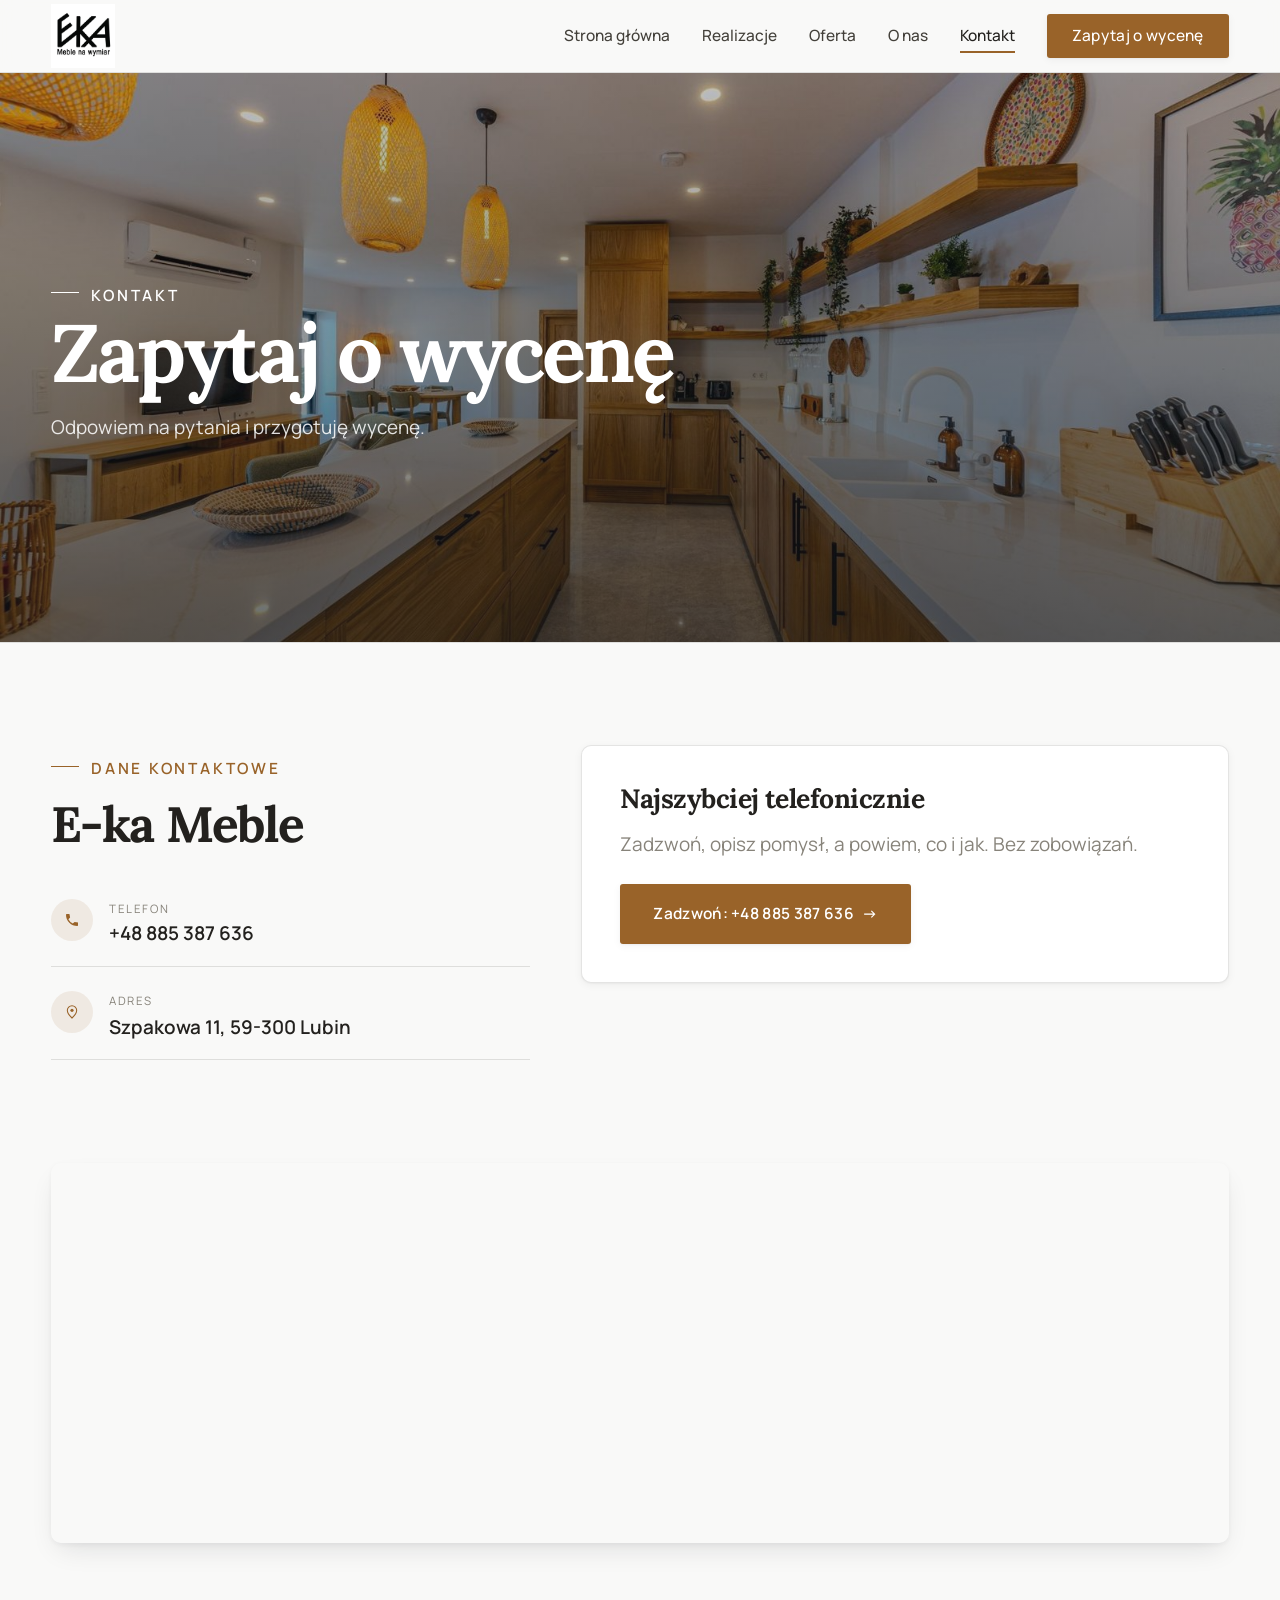
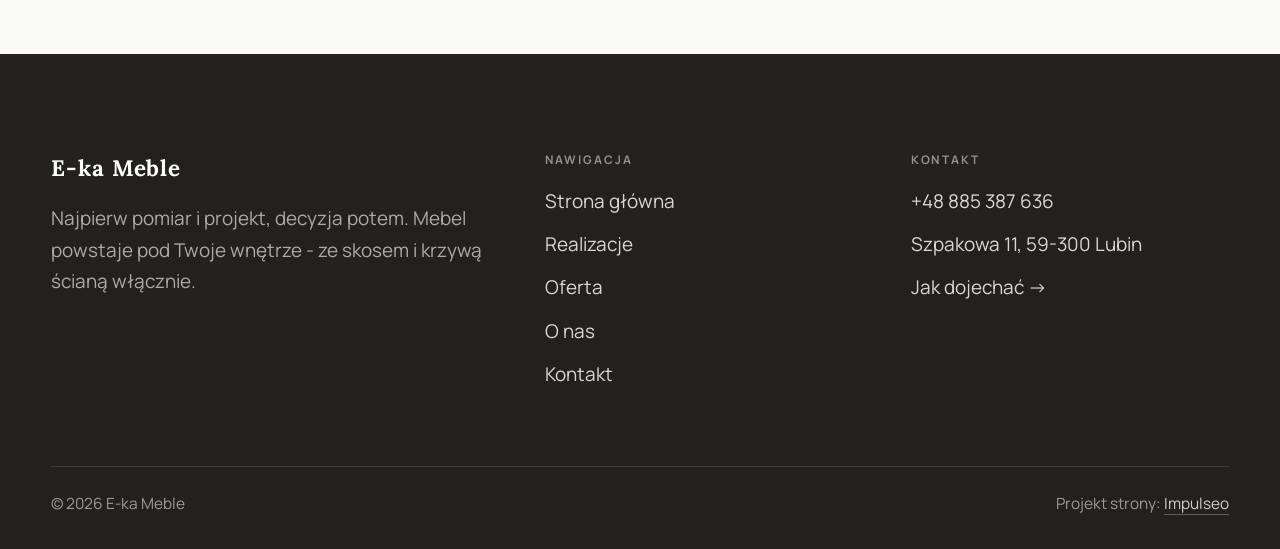
==== commit 3460910d: "Stopka: podpis Impulseo z linkiem + poprawka znikajacego napisu w naglowku" ====
--- a/kontakt.html
+++ b/kontakt.html
@@ -84,7 +84,7 @@
     </div>
     <div class="foot-bot">
       <span>© 2026 E-ka Meble</span>
-      <span>Projekt strony: Krzysztof Brzeziński</span>
+      <span>Projekt strony: <a class="foot-credit" href="https://impulseo.pl" target="_blank" rel="noopener">Impulseo</a></span>
     </div>
   </div>
 </footer>
--- a/assets/styles.css
+++ b/assets/styles.css
@@ -1,7 +1,7 @@
 /* ============================================================
    STOLBASZ — premium, architektoniczny B2B fit-out
    Jasna paleta, zero brązu. System wg premium-web-craft.
-   Projekt strony: Krzysztof Brzeziński
+   Projekt strony: Impulseo (impulseo.pl)
    ============================================================ */
 
 :root{
@@ -754,3 +754,19 @@
 
 /* === auto-paleta ze zdjęć klienta (dopasowanie do estetyki socials) === */
 :root{--accent:#996329;--accent-d:#74491A;--accent-soft:rgba(153,99,41,0.10);--paper:#F9F9F8;--paper-2:#EFEEED;--paper-3:#E8E7E5;}
+
+
+/* ====== IMPULSEO-FIX-20260731 ======================================================
+   1) PODPIS w stopce jest teraz linkiem do impulseo.pl - ma być widocznie klikalny.
+   2) ŻYWY NAGŁÓWEK: warstwa przenikających kadrów (.mt-hero-layer) miała z-index:1, więc
+      lądowała NAD przyciemnieniem hero, a w rodzinie „fachowcy" nawet nad panelem z tekstem
+      (.hf-panel nie miał własnego z-index). Efekt: przy zmianie zdjęcia napis znikał i wracał.
+      Teraz warstwa idzie tam, gdzie zdjęcie tła (z-index:-2), a treść nagłówka dostaje twardy
+      z-index:3. Zmieniają się WYŁĄCZNIE zdjęcia w tle - napis stoi nieruchomo.
+      (hero-cine celowo pominięte: tam img ma z-index:0 i układ był poprawny.) */
+.foot-bot a.foot-credit{color:rgba(255,255,255,.78);text-decoration:none;border-bottom:1px solid rgba(255,255,255,.28)}
+.foot-bot a.foot-credit:hover{color:#fff;border-bottom-color:#fff}
+.hero-fach > img.mt-hero-layer,.hero-gastro > img.mt-hero-layer,.hero-auto > img.mt-hero-layer,
+.hero-dom > img.mt-hero-layer,.hero-studio > img.mt-hero-layer{z-index:-2}
+.hf-panel,.hf-inner,.hd-panel,.hk-panel,.ha-inner,.hs-inner,.hg-inner{position:relative;z-index:3}
+/* ====== koniec IMPULSEO-FIX-20260731 ====== */
